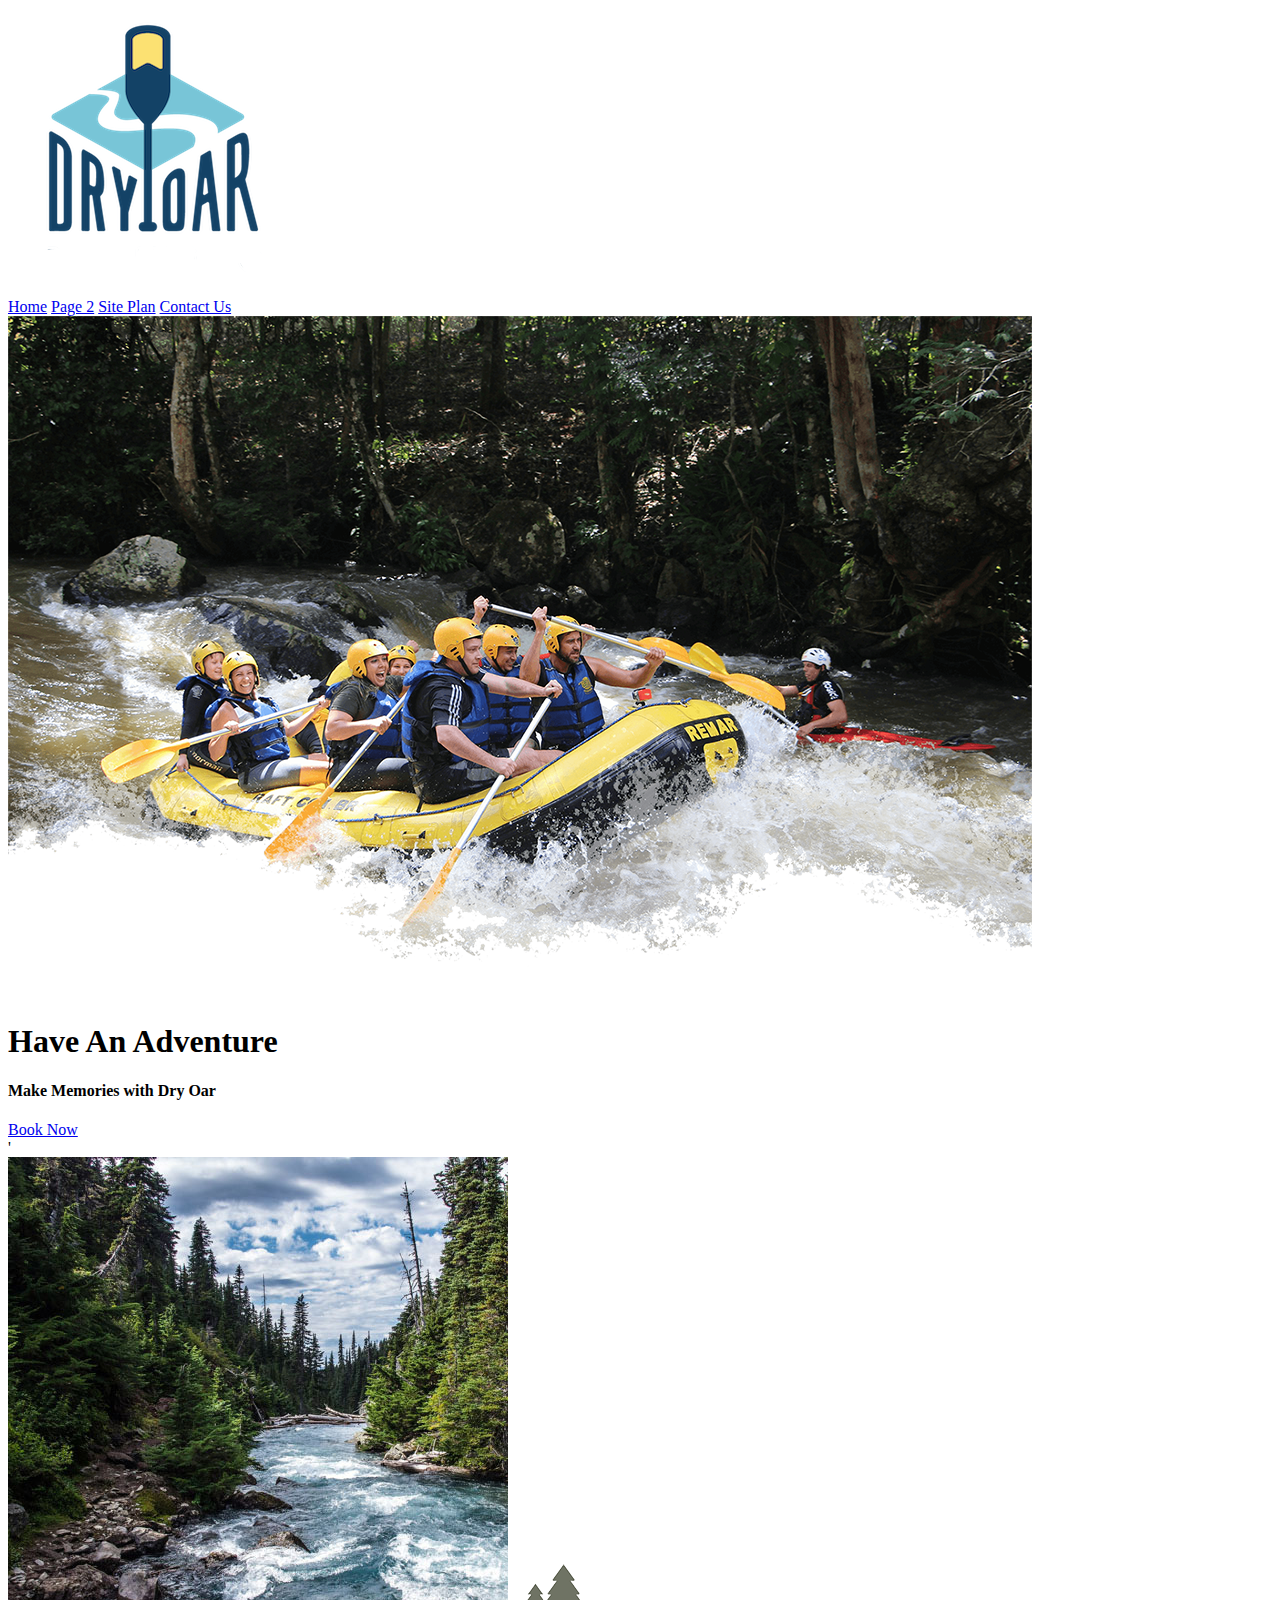
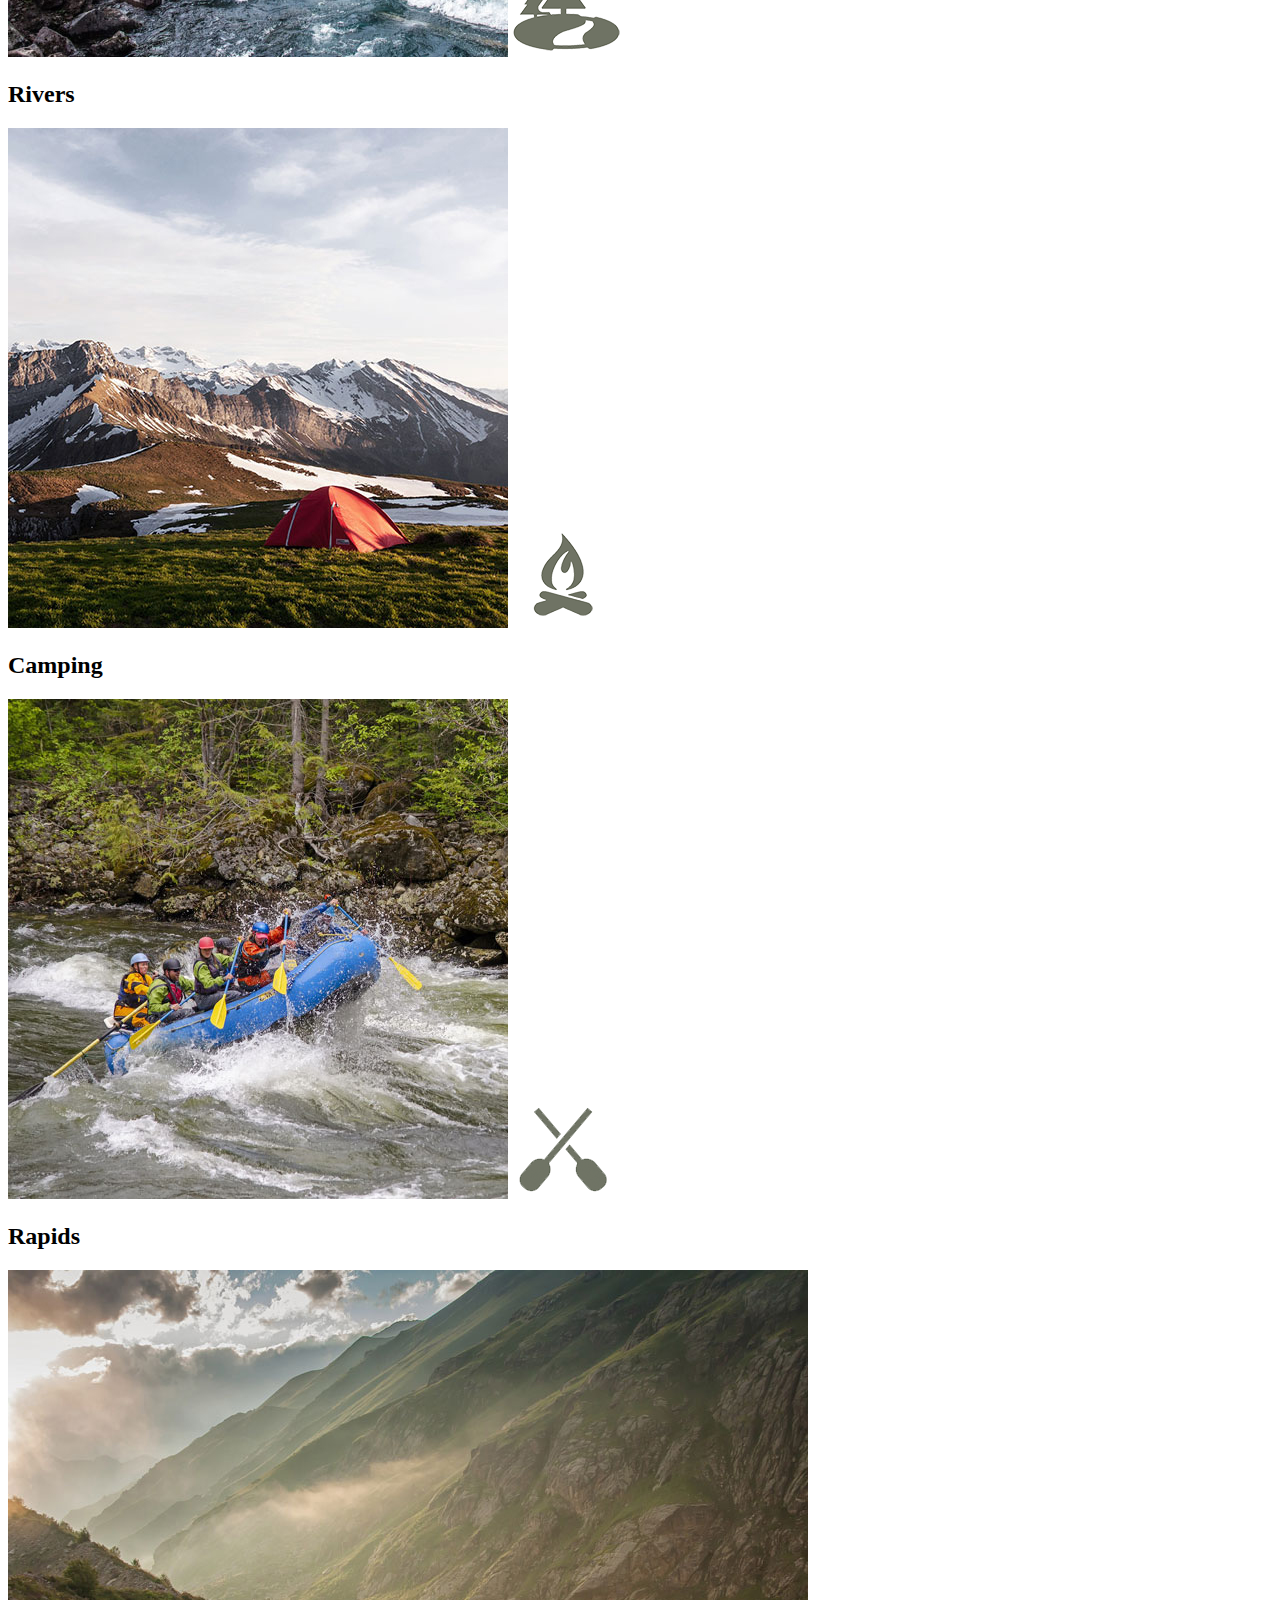
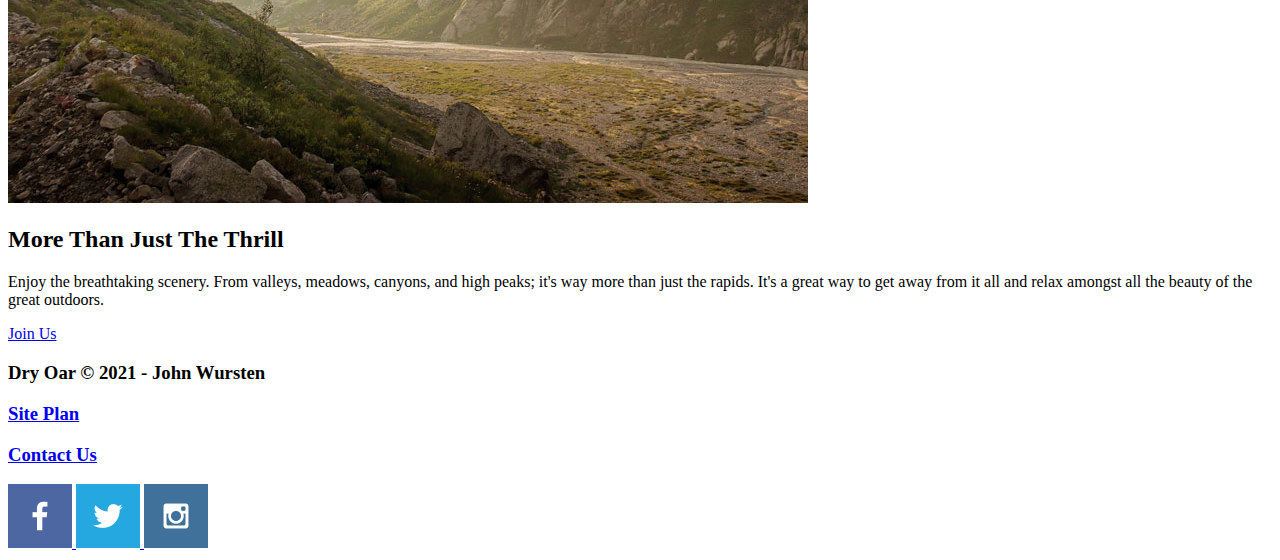
==== wwr/index.html @ 1ded2ee5 "links" ====
<!DOCTYPE html>
<html lang="en">
<head>
    <meta charset="UTF-8">
    <meta http-equiv="X-UA-Compatible" content="IE=edge">
    <meta name="viewport" content="width=device-width, initial-scale=1.0">
    <title>Whitewater Rafting Vacations | Dry Oar Boating | Home</title>
</head>
<body>
    <Header> 
        <a id="logo_link" href="index.html">
            <img class="logo" src="images/logo.png" alt="Dry Oar Logo">
        </a>
        <nav>
            <a href="index.html">Home</a>
            <a href="#">Page 2</a>
            <a href="site-plan-rafting.html">Site Plan</a>
            <a href="contactus.html">Contact Us</a>
        </nav>
    </Header>
    <div id="hero">
        <div id="hero-box">
            <img id="hero-img" src="images/hero.png" alt="People enjoying rafting"> 
        </div>
        <section id="hero-msg">
            <h1 class="home-title">Have An Adventure</h1>
            <h4>Make Memories with Dry Oar </h4>
            <div class='button-box'>
                <a class='book' href="rates.html">Book Now</a>
            </div>'
        </section>
    </div>
    <main class="home-grid">
        <section class="rivers-card">
            <img class="card-img" src="images/rivers.jpg" alt="river in forest">
            <img class="icon" src="images/river_icon.png" alt="river icon">
            <h2>Rivers</h2>
        </section>
        <section class="camping-card">
            <img class="card-img" src="images/camping.jpg" alt="tent in mountains">
            <img class="icon" src="images/fire_icon.png" alt="fire icon">
            <h2>Camping</h2>
        </section>
        <section class="rapids-card">
            <img class="card-img" src="images/rapids.jpg" alt="rafting boat">
            <img class="icon" src="images/oars.png" alt="oars icon">
            <h2>Rapids</h2>
        </section>
        <img class="mountains" src="images/mountains.jpg" alt="Misty mountains">
        <section class="msg">
            <h2>More Than Just The Thrill</h2>
            <p>Enjoy the breathtaking scenery. From valleys, meadows, canyons, and high peaks; it's way more than just the rapids. It's a great way to get away from it all and relax amongst all the beauty of the great outdoors. </p>
            <a class='join' href="rivers.html">Join Us</a>
        </section>
    </main>
    <footer>
        <h3>Dry Oar &copy; 2021 - John Wursten</h3>
        <h3><a href="site-plan-rafting.html">Site Plan</a></h3>
        <h3><a href="contactus.html">Contact Us</a></h3>
        <div class="social">
            <a href="https://facebook.com" target="_blank">
                <img src="images/facebook.png" alt="fb icon">
            </a>
            <a href="https://twitter.com" target="_blank">
                <img src="images/twitter.png" alt="twitter icon">
            </a>
            <a href="https://instagram.com" target="_blank">
                <img src="images/instagram.png" alt="instagram icon">
            </a>
        </div>  
    </footer>
</body>
</html>
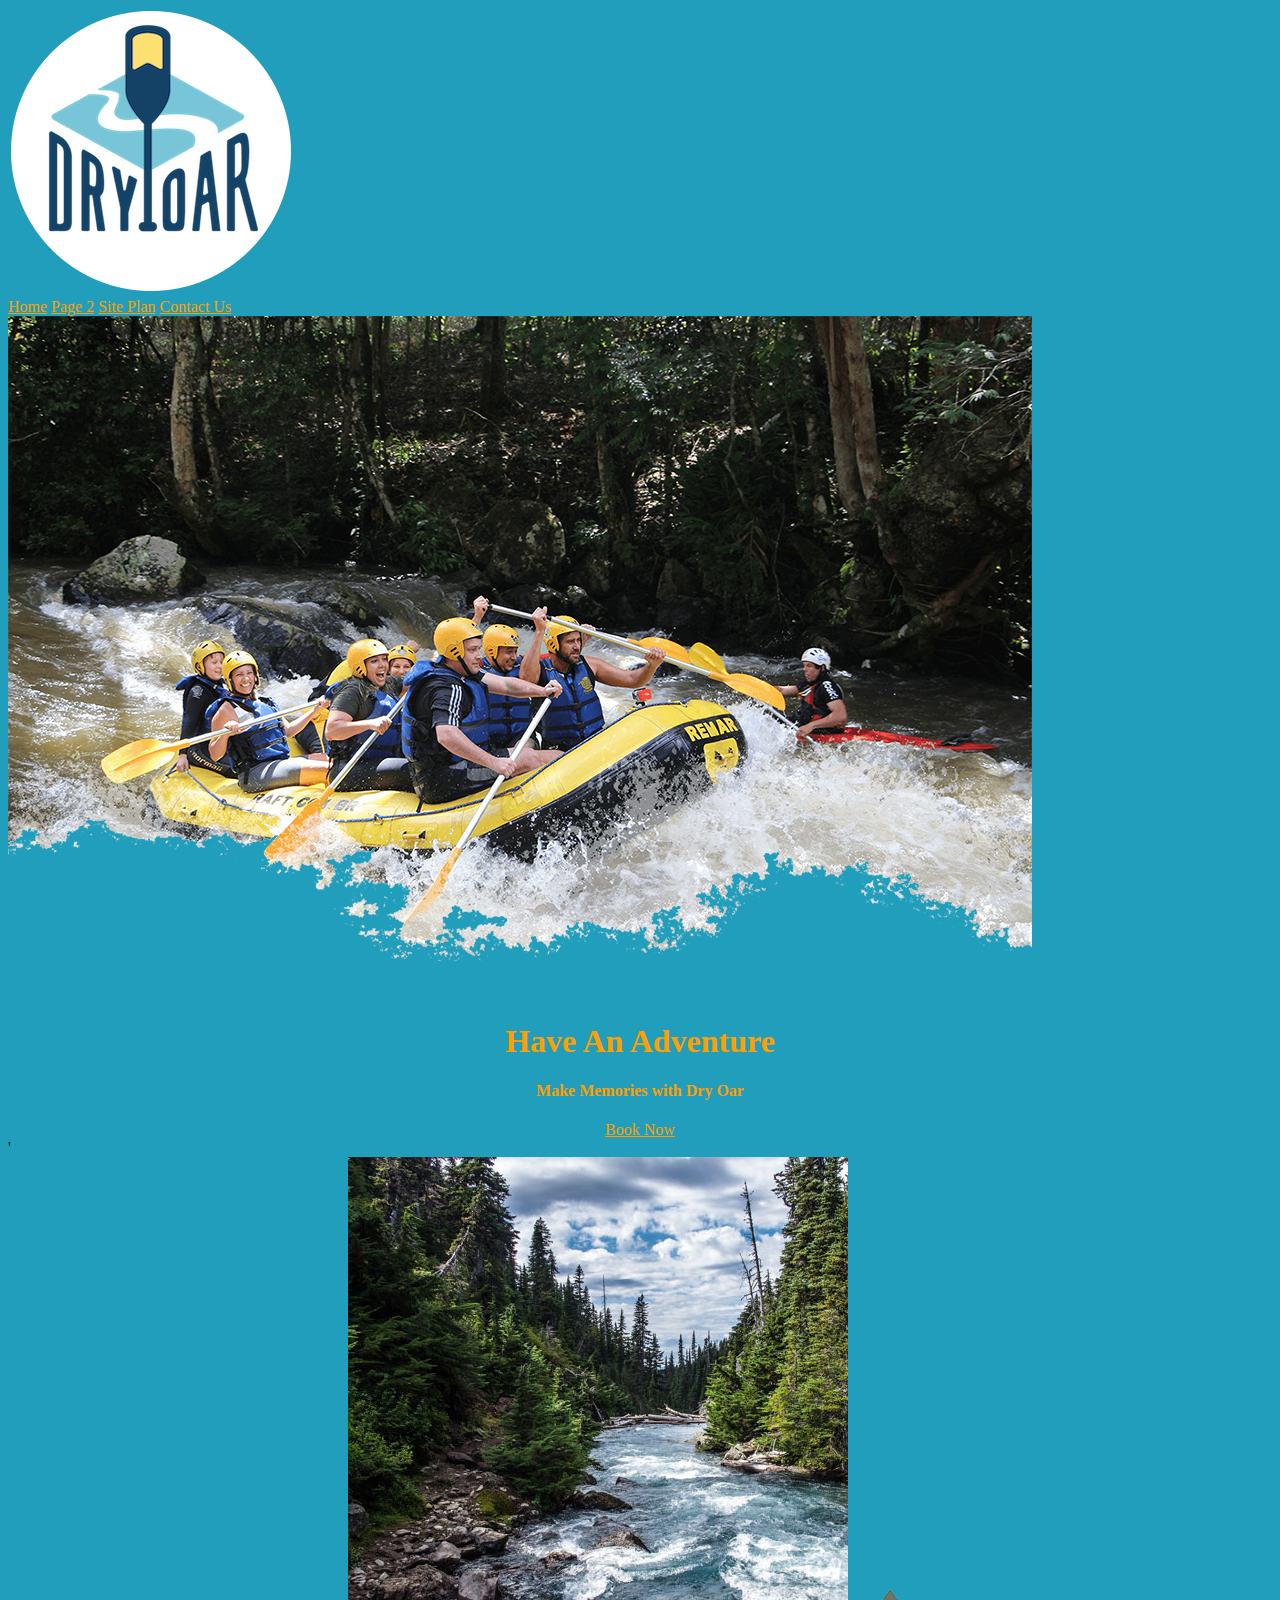
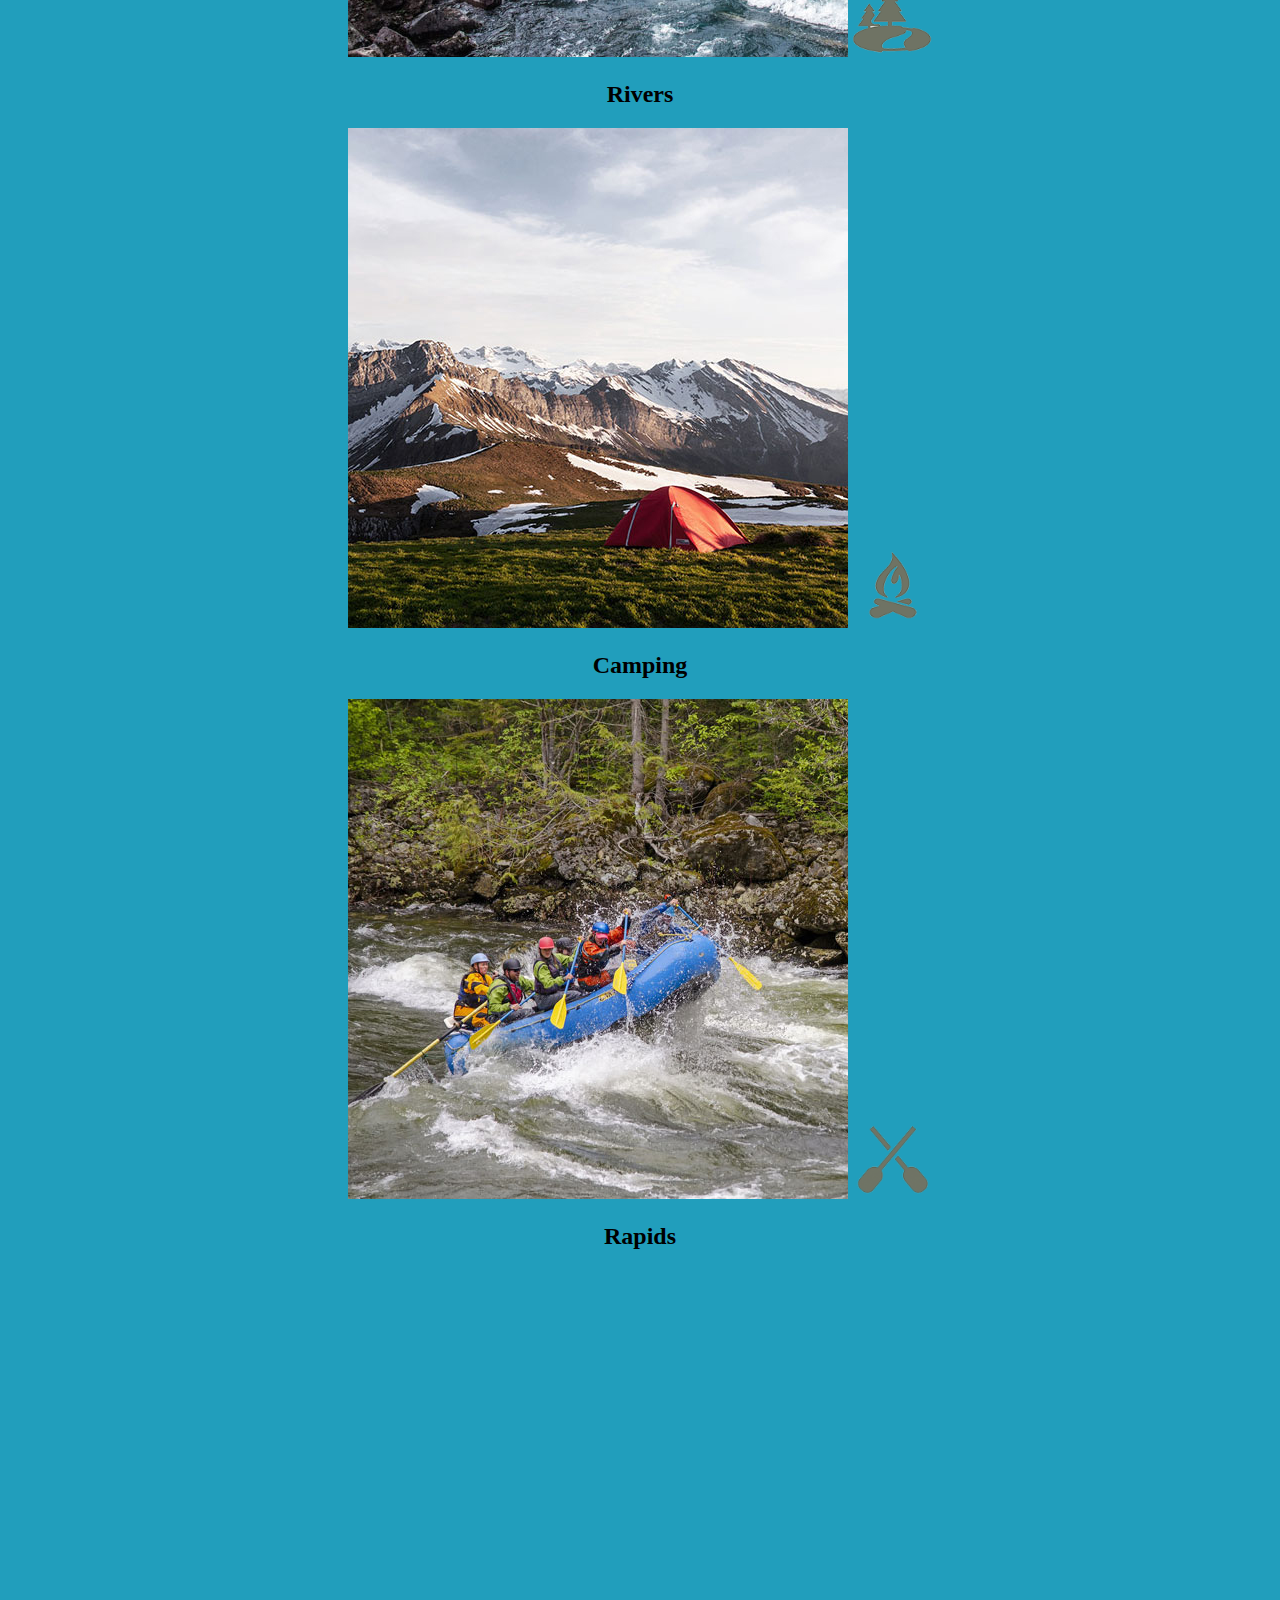
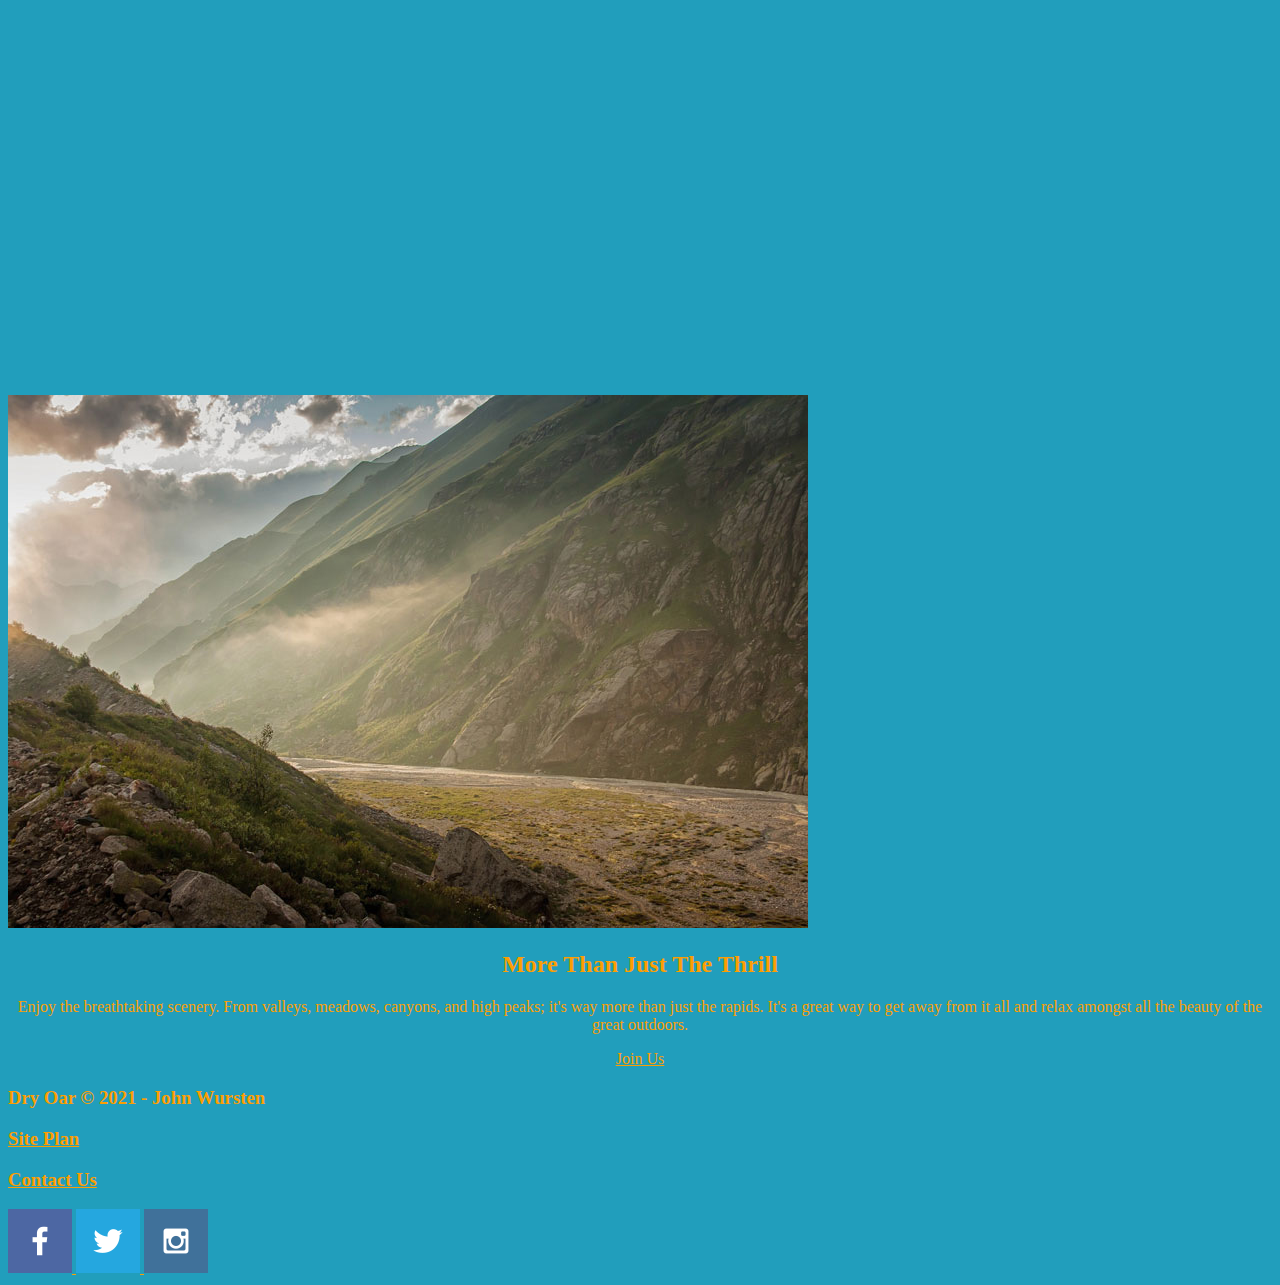
==== commit 19afd621: "styles" ====
--- a/wwr/index.html
+++ b/wwr/index.html
@@ -5,8 +5,10 @@
     <meta http-equiv="X-UA-Compatible" content="IE=edge">
     <meta name="viewport" content="width=device-width, initial-scale=1.0">
     <title>Whitewater Rafting Vacations | Dry Oar Boating | Home</title>
+    <link rel="stylesheet" href="styles/styles.css">
 </head>
 <body>
+    <div id="content">
     <Header> 
         <a id="logo_link" href="index.html">
             <img class="logo" src="images/logo.png" alt="Dry Oar Logo">
@@ -46,6 +48,7 @@
             <img class="icon" src="images/oars.png" alt="oars icon">
             <h2>Rapids</h2>
         </section>
+        <div id="background"></div>
         <img class="mountains" src="images/mountains.jpg" alt="Misty mountains">
         <section class="msg">
             <h2>More Than Just The Thrill</h2>
@@ -69,5 +72,6 @@
             </a>
         </div>  
     </footer>
+    </div>
 </body>
 </html>--- a/wwr/styles/styles.css
+++ b/wwr/styles/styles.css
@@ -0,0 +1,77 @@
+div #content {
+    max-width: 1600px;
+    margin: 0 auto;
+}
+nav a {
+    text-align: center;
+    color: #FD9E02;
+    text-decoration: underline;
+}
+#hero-msg h1, #hero-msg h4{
+    text-align: center;
+}
+.button-box {
+    text-align: center;
+}
+main section {
+    text-align: center;
+}
+#background {
+    height: 725px;
+}
+body {
+    background-color: #219EBC ;
+}
+header {
+    background-color: #219EBC ;
+}
+nav a:hover {
+    background-color: #219EBC ;
+    color: #FD9E02;
+}
+.book, .join {
+    background-color: #219EBC ;
+    color: #FD9E02;
+    text-decoration: underline;
+}
+.book:hover, .join:hover {
+    background-color: #219EBC ;
+    color: #FD9E02;
+}
+#background {
+    background-color: #219EBC ;
+}
+.msg {
+    background-color: #219EBC ;
+}
+footer {
+    background-color: #219EBC ;
+}
+.home-title {
+    color: #FD9E02;
+}
+h4 {
+    color: #FD9E02;
+}
+.msg h2 {
+    color: #FD9E02;
+}
+.msg p {
+    color: #FD9E02;
+}
+footer h3 {
+    color: #FD9E02;
+}
+footer a {
+    color: #FD9E02;
+    text-decoration: underline;
+}
+footer a:hover {
+    color: #FD9E02;
+}
+.icon {
+    width: 80px;
+}
+footer h3 a:hover {
+    text-decoration: underline;
+}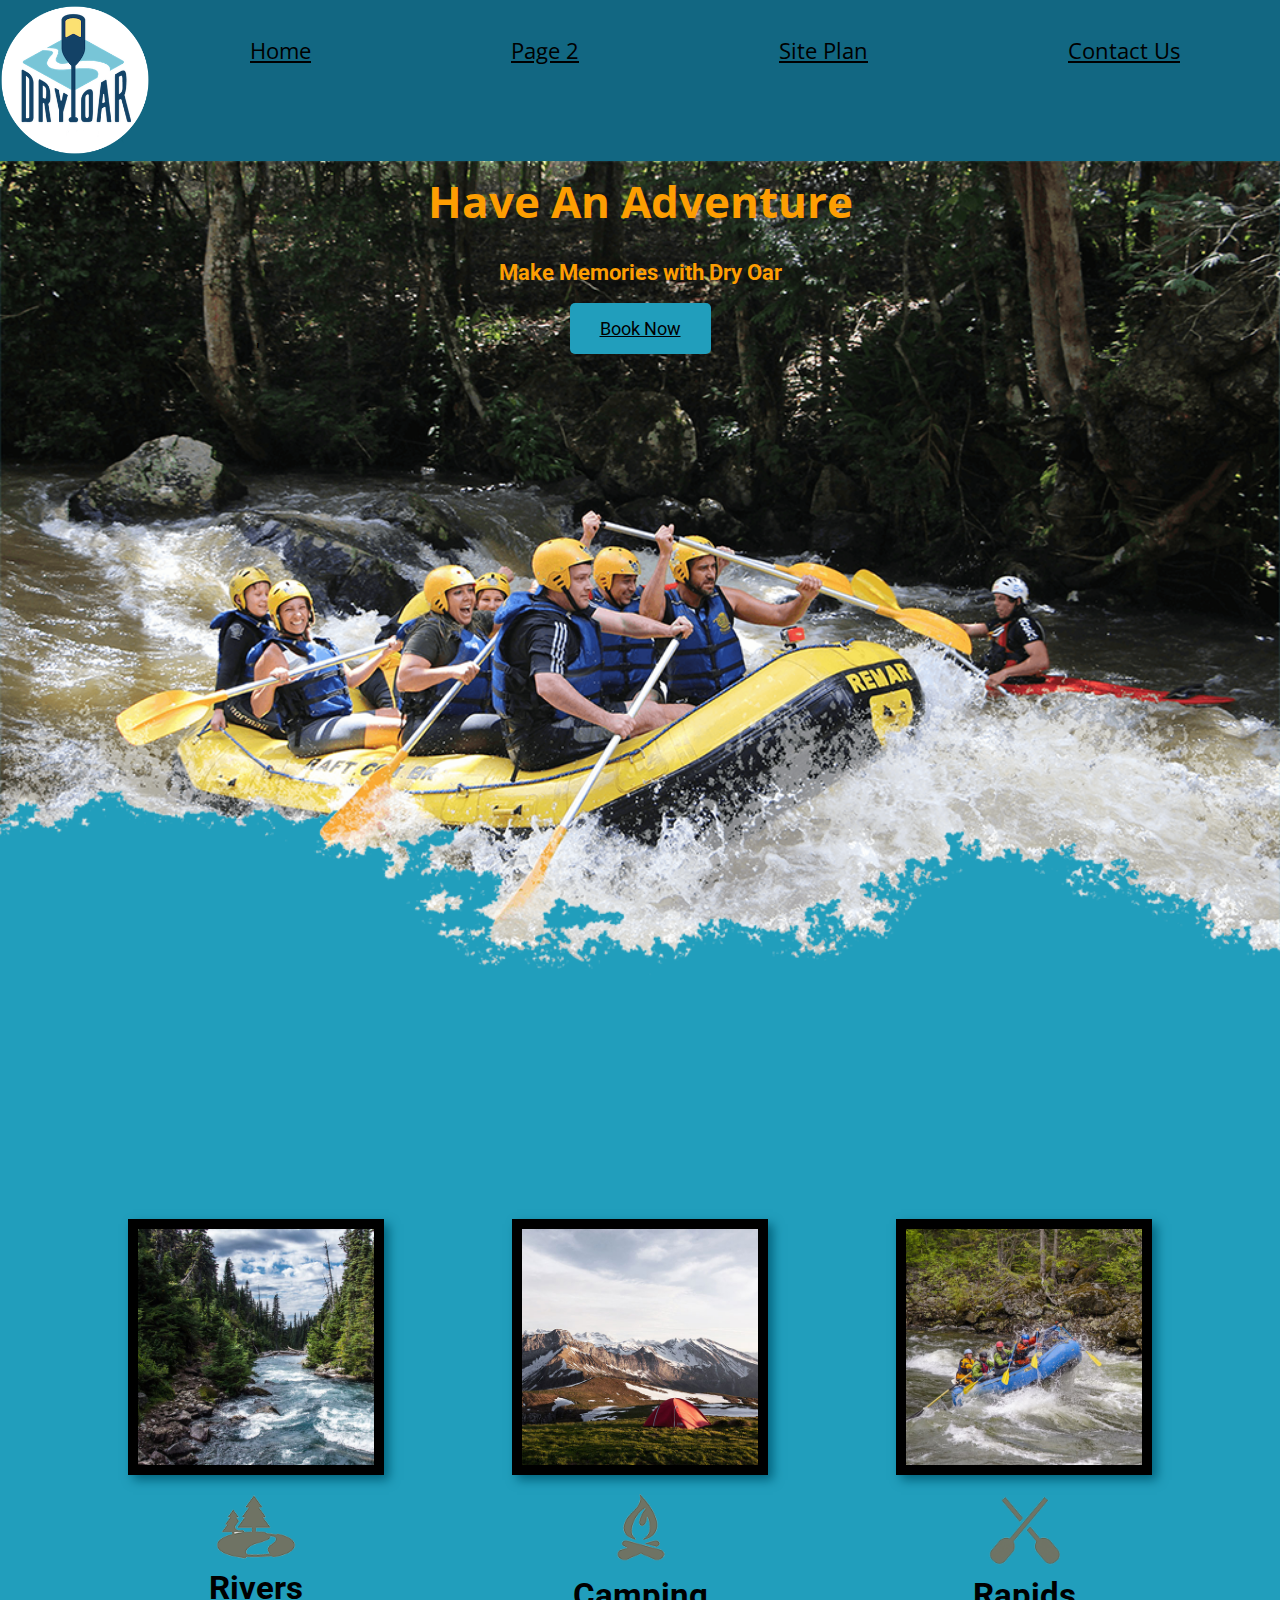
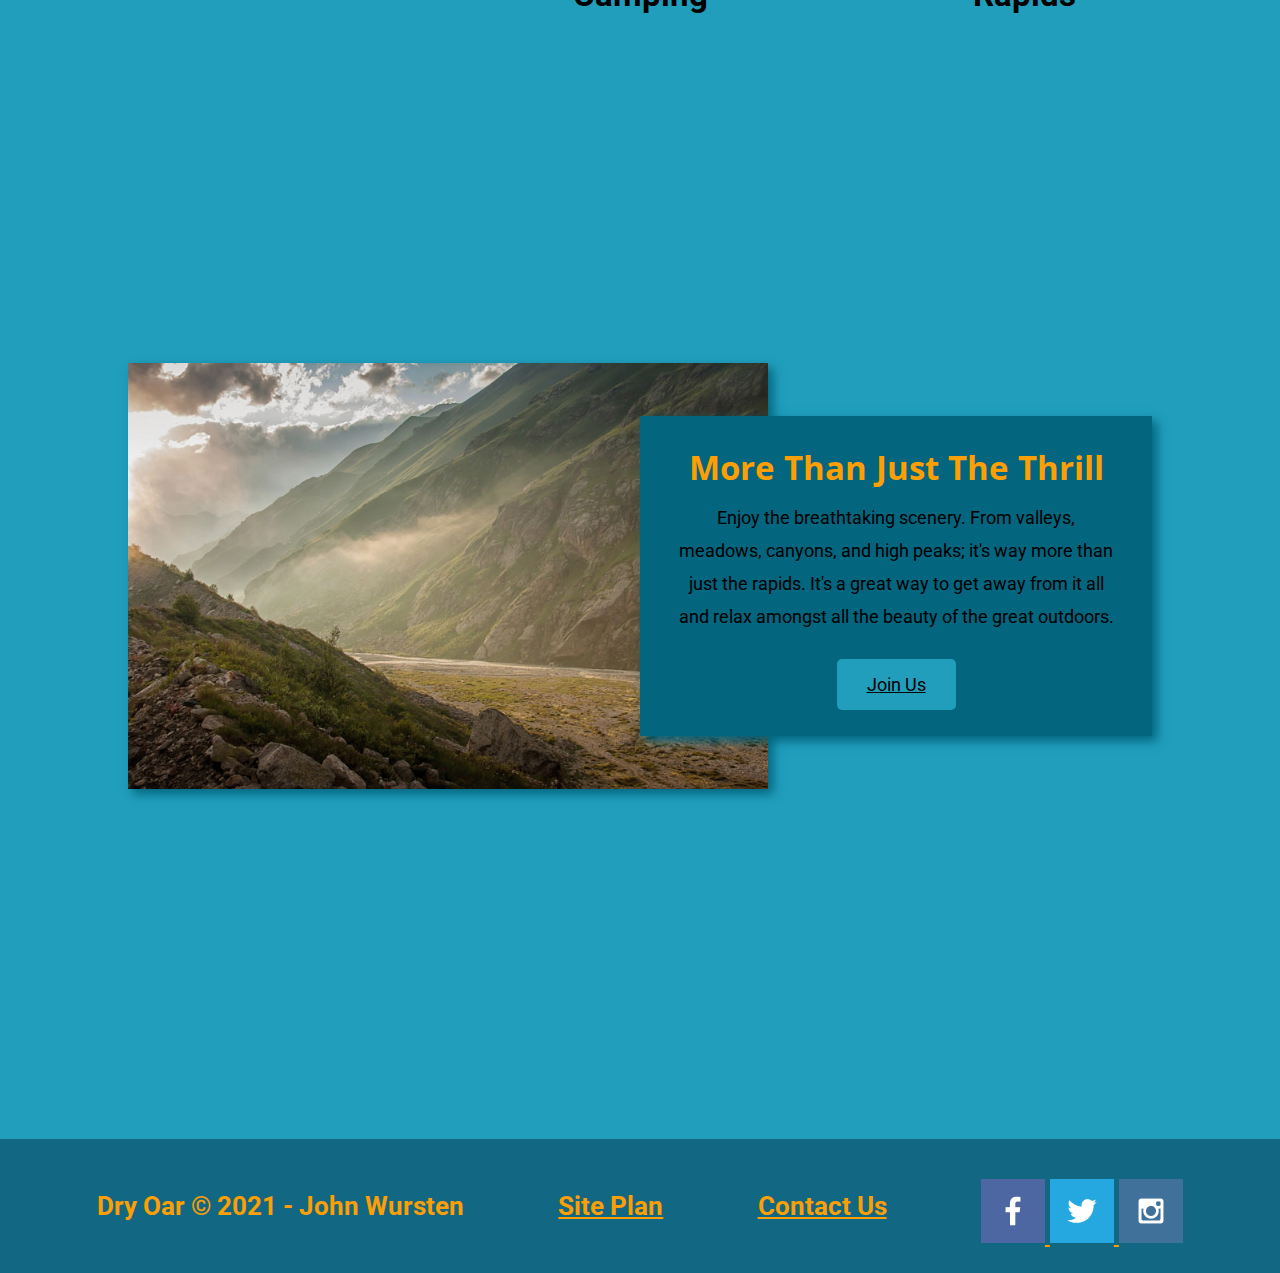
==== commit 24593605: "river subpage" ====
--- a/wwr/index.html
+++ b/wwr/index.html
@@ -15,7 +15,7 @@
         </a>
         <nav>
             <a href="index.html">Home</a>
-            <a href="#">Page 2</a>
+            <a href="rivers.html">Page 2</a>
             <a href="site-plan-rafting.html">Site Plan</a>
             <a href="contactus.html">Contact Us</a>
         </nav>
--- a/wwr/styles/styles.css
+++ b/wwr/styles/styles.css
@@ -1,11 +1,29 @@
+@import url('https://fonts.googleapis.com/css2?family=Open+Sans:ital,wght@1,300&family=Roboto:wght@300&display=swap');
+
 div #content {
     max-width: 1600px;
     margin: 0 auto;
 }
 nav a {
     text-align: center;
-    color: #FD9E02;
+    color: #000000;
     text-decoration: underline;
+    padding: 35px;
+}
+#hero{
+    display: grid;
+    grid-template-columns: 1fr 3fr 1fr;
+}
+#hero-box{
+    grid-column: 1/5;
+    grid-row: 1/3;
+}
+#hero-box img{
+    width: 100%;
+}
+#hero-msg {
+    grid-column: 2/3;
+    grid-row: 1/2;
 }
 #hero-msg h1, #hero-msg h4{
     text-align: center;
@@ -21,43 +39,72 @@
 }
 body {
     background-color: #219EBC ;
+    font-family:  Roboto, Helvetica, sans-serif;
+    font-size: 22px;
+    margin: 0;
+    padding: 0;
+}
+h2 {
+    margin: 0;
 }
 header {
-    background-color: #219EBC ;
+    background-color: #126782 ;
+    font-family: "Open Sans";
+    display: grid;
+    grid-template-columns: 150px auto;
 }
 nav a:hover {
-    background-color: #219EBC ;
-    color: #FD9E02;
+    background-color: #FD9E02 ;
+    color: #219EBC;
 }
 .book, .join {
     background-color: #219EBC ;
-    color: #FD9E02;
+    color: #000000;
     text-decoration: underline;
-}
-.book:hover, .join:hover {
-    background-color: #219EBC ;
-    color: #FD9E02;
+    font-size: 18px;
+    padding: 15px 30px;
+    margin-top: 50px;
+    border-radius: 5px;
+}
+.book:hover, .join:hover, #salmon-button:hover, #grey-button:hover {
+    background-color: #FD9E02 ;
+    color: #219EBC;
 }
 #background {
     background-color: #219EBC ;
+    height: 725px;
 }
 .msg {
-    background-color: #219EBC ;
+    background-color: #03657e ;
+    line-height: 1.5em;
+    padding: 35px;
 }
 footer {
-    background-color: #219EBC ;
+    background-color: #126782  ;
+    padding: 25px 50px;
+    margin-top: 200px;
+    display: flex;
+    justify-content: space-around;
+    align-items: center;
 }
 .home-title {
     color: #FD9E02;
+    font-family: "Open Sans";
+    font-size: 2em;
+    margin-top: 10px;
 }
 h4 {
     color: #FD9E02;
 }
 .msg h2 {
     color: #FD9E02;
+    font-family: "Open Sans";
 }
 .msg p {
-    color: #FD9E02;
+    color: #000000;
+    font-family:  Roboto, Helvetica, sans-serif;
+    font-size: .8em;
+    padding-bottom: 15px;
 }
 footer h3 {
     color: #FD9E02;
@@ -71,7 +118,240 @@
 }
 .icon {
     width: 80px;
+    padding-top: 10px;
 }
 footer h3 a:hover {
     text-decoration: underline;
+}
+footer .social img {
+    padding-top: 15px;
+}
+#logo_link{
+    padding-top: 5px;
+    justify-self: center;
+    align-self: center;
+}
+.rivers-card, .camping-card, .rapids-card {
+    margin: 200px 0;
+}
+.card-img {
+    border: 10px solid black;
+    transition: transform .5s;
+    box-shadow: 5px 5px 10px #03657e;
+}
+.card-img:hover{
+    opacity: .6;
+    transform: scale(1.1);
+}
+main section img {
+    box-sizing: border-box;
+}
+nav {
+    display: flex;
+    justify-content: space-around;
+}
+#logo_link img{
+    width: 150px;
+    justify-self: center;
+    align-self: center;
+}
+.home-grid{
+    display: grid;
+    grid-template-columns: 1fr 1fr 1fr 1fr 1fr 1fr 1fr 1fr 1fr 1fr;
+}
+.card-img, .mountains {
+    width: 100%;
+}
+.rivers-card {
+    grid-column: 2/4;
+    grid-row: 2/3;
+}
+.camping-card {
+    grid-column: 5/7;
+    grid-row: 2/3;
+}
+.rapids-card {
+    grid-column: 8/10;
+    grid-row: 2/3;
+}
+#background {
+    grid-column: 1/11;
+    grid-row: 4/9;
+}
+.mountains {
+    grid-column: 2/7;
+    grid-row: 5/8;
+    box-shadow: 5px 5px 10px #03657e;
+}
+.msg{
+    grid-column: 6/10;
+    grid-row: 6/7;
+    box-shadow: 5px 5px 10px #03657e;
+}
+@media screen and (max-width: 900px) {
+    #hero, .home-grid {
+        display: block;
+        height: auto;
+    }
+    nav, footer {
+        flex-direction: column;
+    }
+    nav a {
+        display: block;
+        padding: 15px;
+    }
+    #hero {
+        margin-top: 0;
+    }
+    #hero-msg {
+        margin-top: 0;
+    }
+    #hero-msg h4 {
+        display: none;
+    }
+    .home-title {
+        font-size: 25px;
+        color: #03657e;
+    }
+    .rivers-card, .camping-card, .rapids-card { 
+        margin: 50px auto;
+        width: 60%;
+    }
+    #background {
+        display: none;
+    }
+    .mountains, .msg {
+        width: 80%;
+        display: block;
+        margin: 0 auto;
+    }
+    footer {
+        margin-top: 25px;
+    }
+}
+
+
+#river-hero{
+    display: grid;
+    grid-template-columns: 1fr 3fr 1fr;
+}
+#river-hero-box{
+    grid-column: 1/5;
+    grid-row: 1/3;
+}
+#river-hero-box img{
+    width: 100%;
+    height: auto;
+}
+#river-hero-msg {
+    grid-column: 2/3;
+    grid-row: 1/2;
+}
+#river-hero-msg h1{
+    text-align: center;
+    font-size: 100px;
+    color: #FD9E02;
+}
+#salmon-river{
+    display: grid;
+    grid-template-columns: 1fr 1fr 1fr;
+    padding: 75px;
+    gap: 15px;
+}
+#salmon-image {
+    grid-column: 3/4;
+    grid-row: 1/4;
+}
+#salmon-header {
+    align-self: center;
+    justify-self: center;
+    max-width: 75%;
+    border-radius: 10px;
+    background-color: #FD9E02;
+    grid-column: 1/3;
+    grid-row: 1/2;
+}
+#salmon-info {
+    grid-column: 1/3;
+    grid-row: 2/3;
+    background-color: #FFB703;
+    border-radius: 5px;
+}
+#salmon-button {
+    grid-column: 1/3;
+    align-self: center;
+    justify-self: center;
+    grid-row: 3/4;
+    width: 100px;
+    border-radius: 5px;
+    background-color: #FD9E02;
+}
+
+#grey-canyon{
+    display: grid;
+    grid-template-columns: 1fr 1fr 1fr;
+    padding: 75px;
+    gap: 15px;
+}
+#grey-image {
+    grid-column: 1/2;
+    grid-row: 1/4;
+}
+#grey-header {
+    align-self: center;
+    justify-self: center;
+    max-width: 75%;
+    border-radius: 10px;
+    background-color: #FD9E02;
+    grid-column: 2/4;
+    grid-row: 1/2;
+}
+#grey-info {
+    grid-column: 2/4;
+    grid-row: 2/3;
+    background-color: #FFB703;
+    border-radius: 5px;
+}
+#grey-button {
+    grid-column: 2/4;
+    align-self: center;
+    justify-self: center;
+    grid-row: 3/4;
+    width: 100px;
+    border-radius: 5px;
+    background-color: #FD9E02;
+}
+#grand-canyon{
+    display: grid;
+    grid-template-columns: 1fr 1fr 1fr;
+    padding: 75px;
+    gap: 15px;
+}
+#canyon-image {
+    grid-column: 3/4;
+    grid-row: 1/4;
+}
+#canyon-header {
+    align-self: center;
+    justify-self: center;
+    max-width: 75%;
+    border-radius: 10px;
+    background-color: #FD9E02;
+    grid-column: 1/3;
+    grid-row: 1/2;
+}
+#canyon-info {
+    grid-column: 1/3;
+    grid-row: 2/3;
+    background-color: #FFB703;
+    border-radius: 5px;
+}
+#canyon-button {
+    grid-column: 1/3;
+    align-self: center;
+    justify-self: center;
+    grid-row: 3/4;
+    width: 100px;
+    border-radius: 5px;
+    background-color: #FD9E02;
 }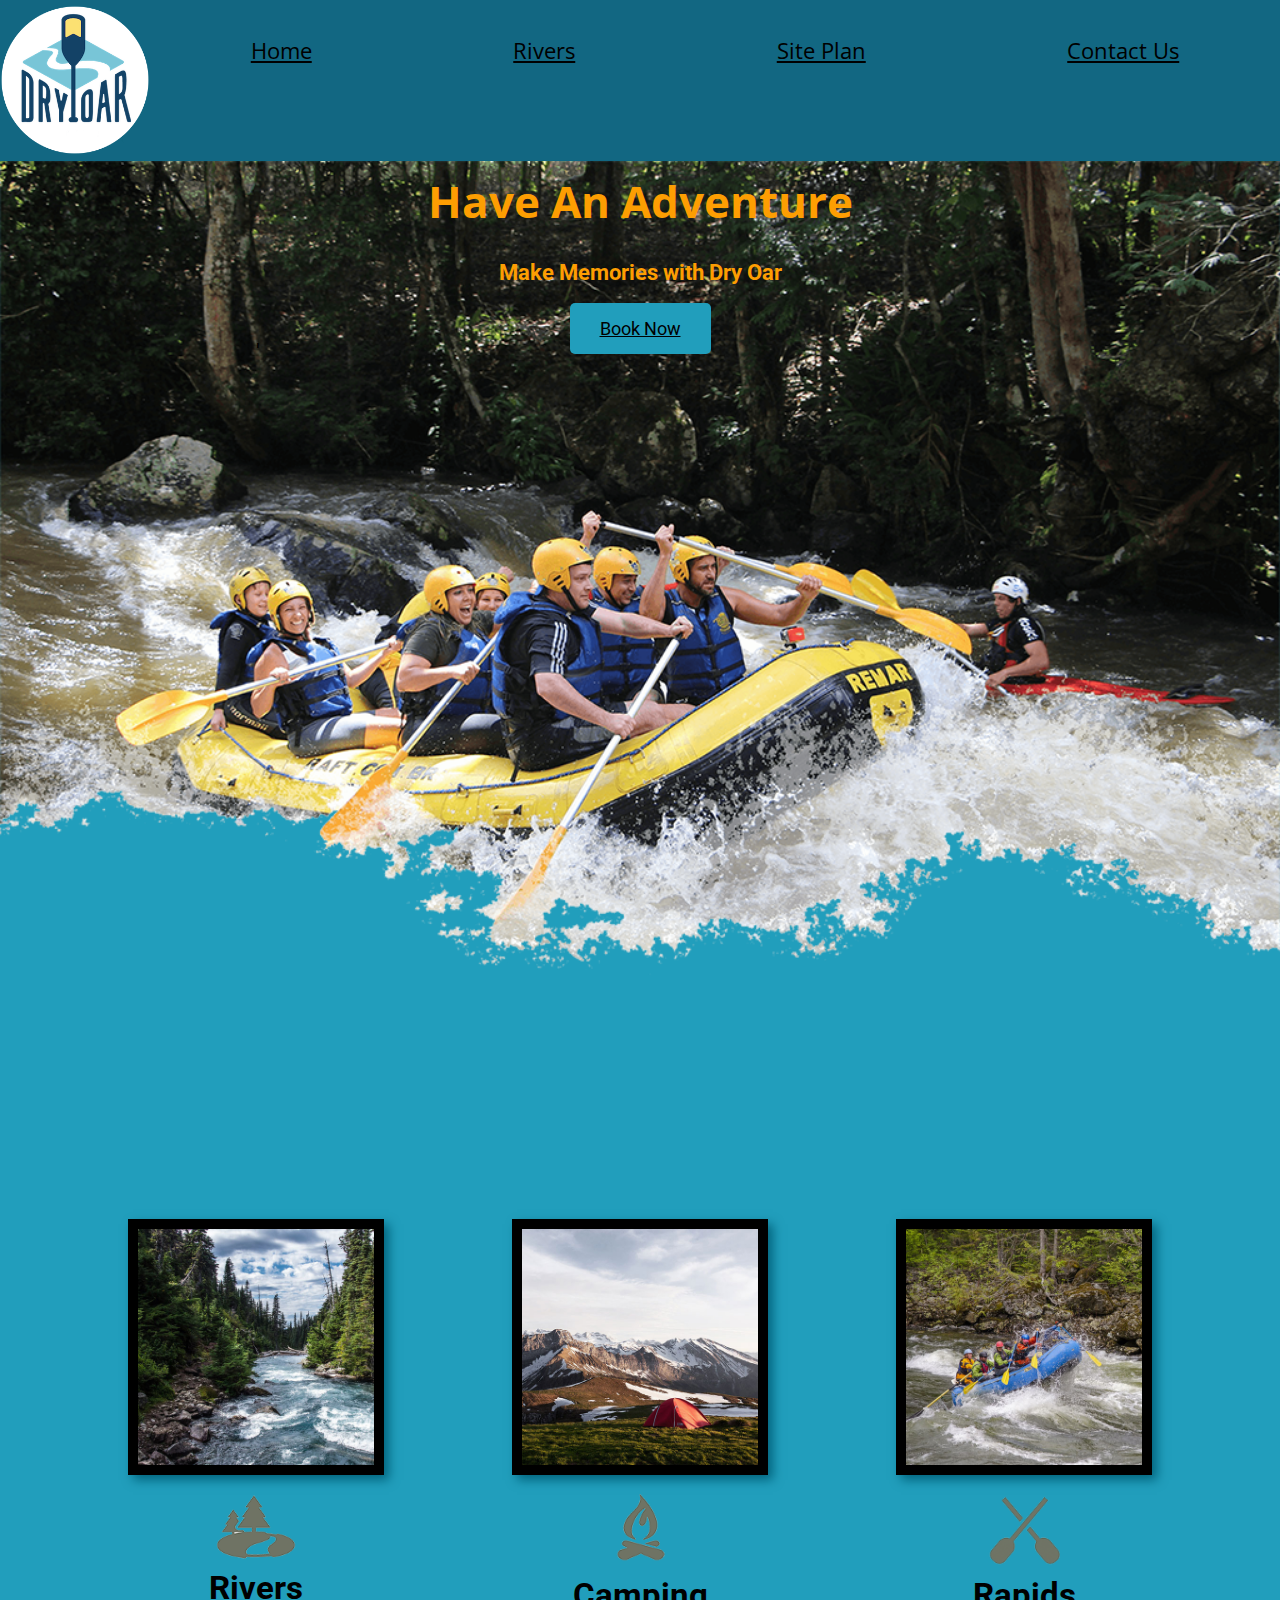
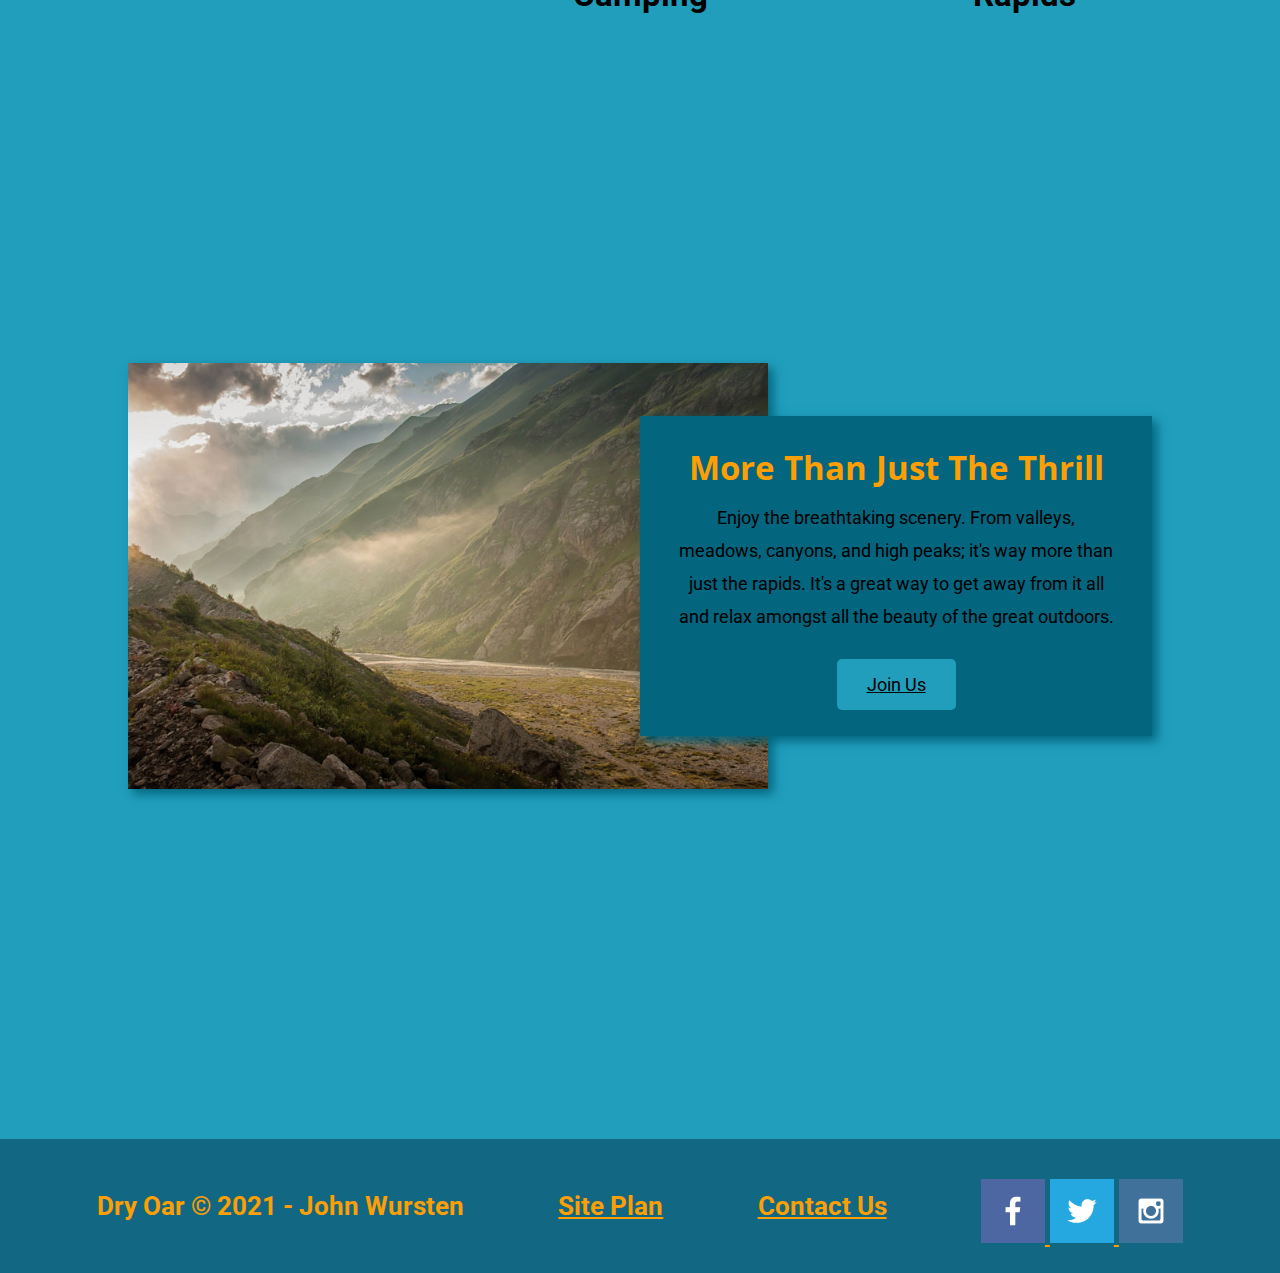
==== commit 9c07a907: "river page name" ====
--- a/wwr/index.html
+++ b/wwr/index.html
@@ -15,7 +15,7 @@
         </a>
         <nav>
             <a href="index.html">Home</a>
-            <a href="rivers.html">Page 2</a>
+            <a href="rivers.html">Rivers</a>
             <a href="site-plan-rafting.html">Site Plan</a>
             <a href="contactus.html">Contact Us</a>
         </nav>
